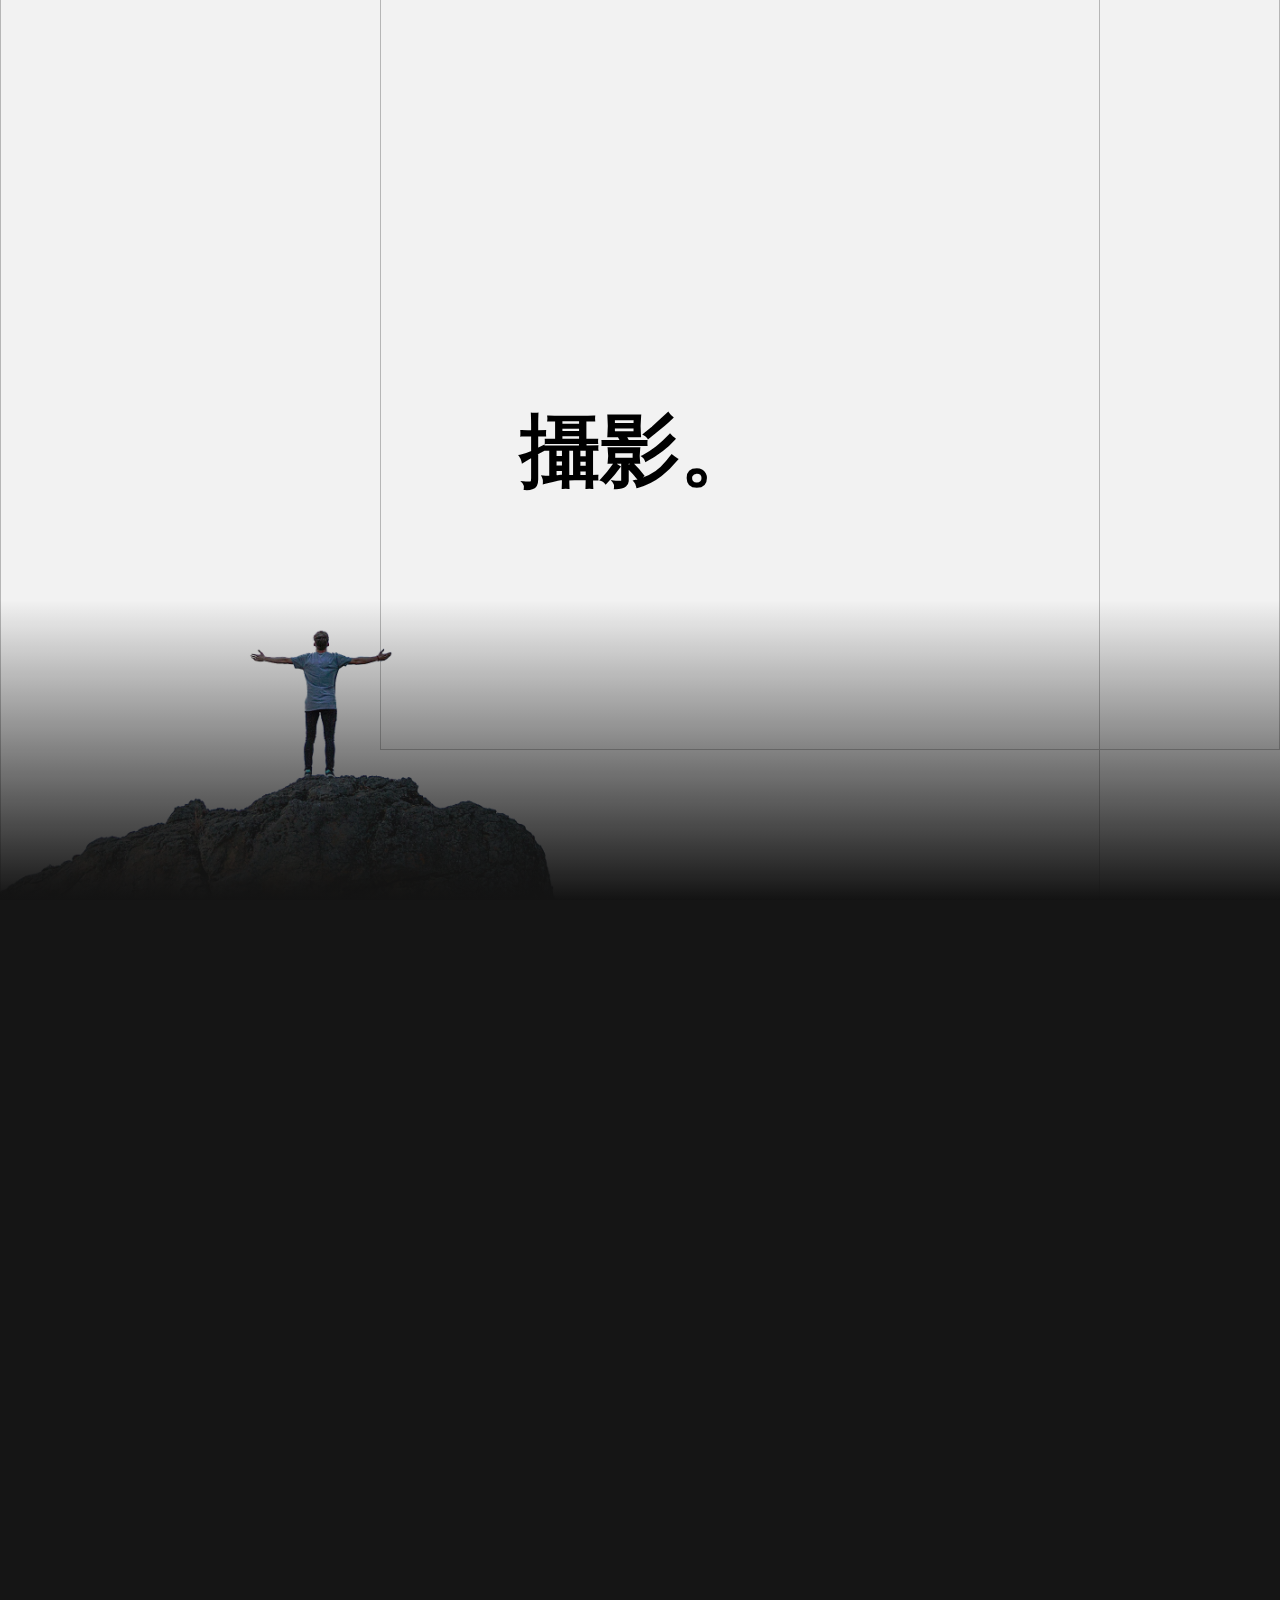
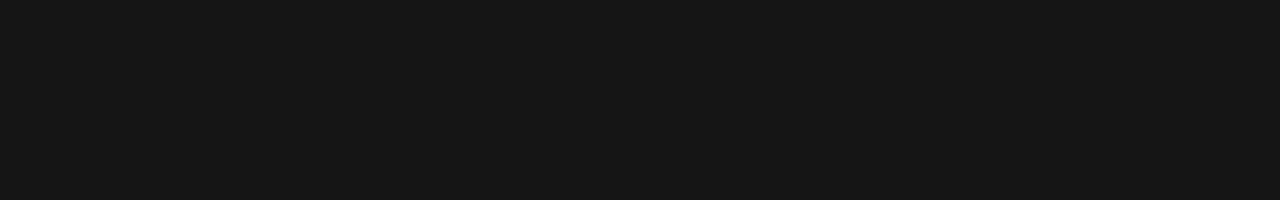
==== 視差滾動/index.html @ 71490416 "第一次上傳" ====
<html!DOCTYPE html>
<html lang="en">
<head>
    <meta charset="UTF-8">
    <meta name="viewport" content="width=device-width, initial-scale=1.0">
    <meta http-equiv="X-UA-Compatible" content="ie=edge">
    <title>視差滾動</title>
    <link rel="stylesheet" href="css/style.css">
</head>
<body>
    <header>

        <h1 class="big-title translate" data-speed="0.1">攝影。</h1>

        <img src="img/person.png" class="person translate" data-speed="-0.25" alt="">
        <!-- <img src="img/sea.jpg" class="mountain1 translate" data-speed="-0.2" alt=""> -->
        <img src="img/grace.png" class="mountain2 translate" data-speed="0.4" alt="">
        <img src="img/Sally.png" class="mountain3 translate" data-speed="0.3" alt="">
    </header>

    <section>
        <div class="shadow"></div>

        <div class="container">
            <div class="content opacity">
                <h3 class="title">
                    About
                    <div class="border"></div>
                </h3>
                <p class="text">This is why I am pursuiting photography</p>
            </div>

            <div class="imgContainer opacity">
                <img src="img/sea.jpg" alt="">
            </div>
        </div>
    </section>
    
    <script src="js/app.js"></script>
</body>
</html>
---- 視差滾動/css/style.css ----
@import url('https://fonts.googleapis.com/css2?family=Poppins:wght@300;400;600&display=swap');

*{
    padding: 0;
    margin: 0;
    box-sizing: border-box;
}

body{
    font-family: 'Poppins', sans-serif;
}

.container{
    max-width: 70rem;
    padding: 0 2rem;
    margin: 0 auto;
}

header{
    width: 100%;
    height: 100vh;
    position: relative;
    overflow: hidden;
}

header:after{
    content: '';
    position: absolute;
    width: 100%;
    height: 100%;
    left: 0;
    top: 0;
    background-color: rgba(0, 0, 0, 0.05);
    z-index: 25;
}

.mountain1{
    position: absolute;
    bottom: -100px;
    width: 1500px;
    right: 0;
    z-index: 19;
}

.person{
    position: absolute;
    width: 650px;
    bottom: -100px;
    left: -70px;
    z-index: 20;
}

.mountain2{
    position: absolute;
    width: 1100px;
    bottom: -100px;
    left: 0;
    z-index: 18;
}

.mountain3{
    position: absolute;
    width: 900px;
    bottom: 150px;
    right: 0;
    z-index: 17;
}

.sky{
    position: absolute;
    width: 2100px;
    bottom: 250px;
    right: 0;
}

nav{
    position: absolute;
    top: 0;
    left: 0;
    width: 100%;
    padding: 1rem 0;
    z-index: 30;
    background: linear-gradient(to bottom, rgba( 0, 0, 0, 0.05), transparent)
}

nav .container{
    display: flex;
    justify-content: space-between;
    align-items: center;
}

.logo{
    color: #fff;
    font-size: 1.1rem;
    text-transform: uppercase;
    font-weight: 600;
    letter-spacing: 2px;
}

.logo span{
    font-weight: 300;
}

.hamburger-menu{
    width: 1.55rem;
    height: 1.5rem;
    cursor: pointer;
    display: flex;
    align-items: center;
    justify-content: flex-end;
}

.bar{
    position: relative;
    width: 1.2rem; 
    height: 3px;
    background-color: #fff;
    border-radius: 2px;
}

.bar:before, .bar:after{
    content: '';
    position: absolute;
    width: 1.55rem;
    height: 3px;
    right: 0;
    background-color: #fff;
    border-radius: 2px;
}

.bar:before{
    transform: translateY(-8px);
}

.bar:after{
    transform: translateY(8px);
}

.big-title{
    position: absolute;
    z-index: 30;
    line-height: 4rem;
    top: calc(50% - 2rem);
    width: 100%;
    text-align: center;
    font-size: 5rem;
    font-weight: 600;
    color: rgb(0, 0, 0);
}

section{
    width: 100%;
    background-color: #151515;
    position: relative;
}

section .container{
    padding: 3rem;
    display: grid;
    grid-template-columns: repeat(2, 1fr);
    align-items: center;
    justify-content: center;
    min-height: 100vh;
}

section img{
    width: 100%;
}

section .container > *{
    margin: 2rem;
}

.content{
    color: #fff;
    transform: translateY(-50px);
}

.imgContainer{
    transform: translateY(50px);
}

.title{
    font-weight: 600;
    font-size: 1.5rem;
    margin-bottom: 1rem;
    padding-bottom: .5rem;
    position: relative;
}

.border{
    position: absolute;
    width: 0%;
    height: 3px;
    background-color: #fff;
    bottom: 0;
    left: 0;
}

.shadow{
    position: absolute;
    bottom: 100%;
    height: 300px;
    width: 100%;
    left: 0;
    z-index: 20;
    background: linear-gradient(to top, #151515, transparent);
}

.opacity{
    opacity: 0;
}

@media (max-width: 850px){
    section .container{
        grid-template-columns: 1fr;
    }
}

@media(max-width: 600px){
    .big-title{
        font-size: 3rem
    }

    .text{
        font-size: .8rem;
    }

    .title{
        font-size: 1.2rem;
    }
}
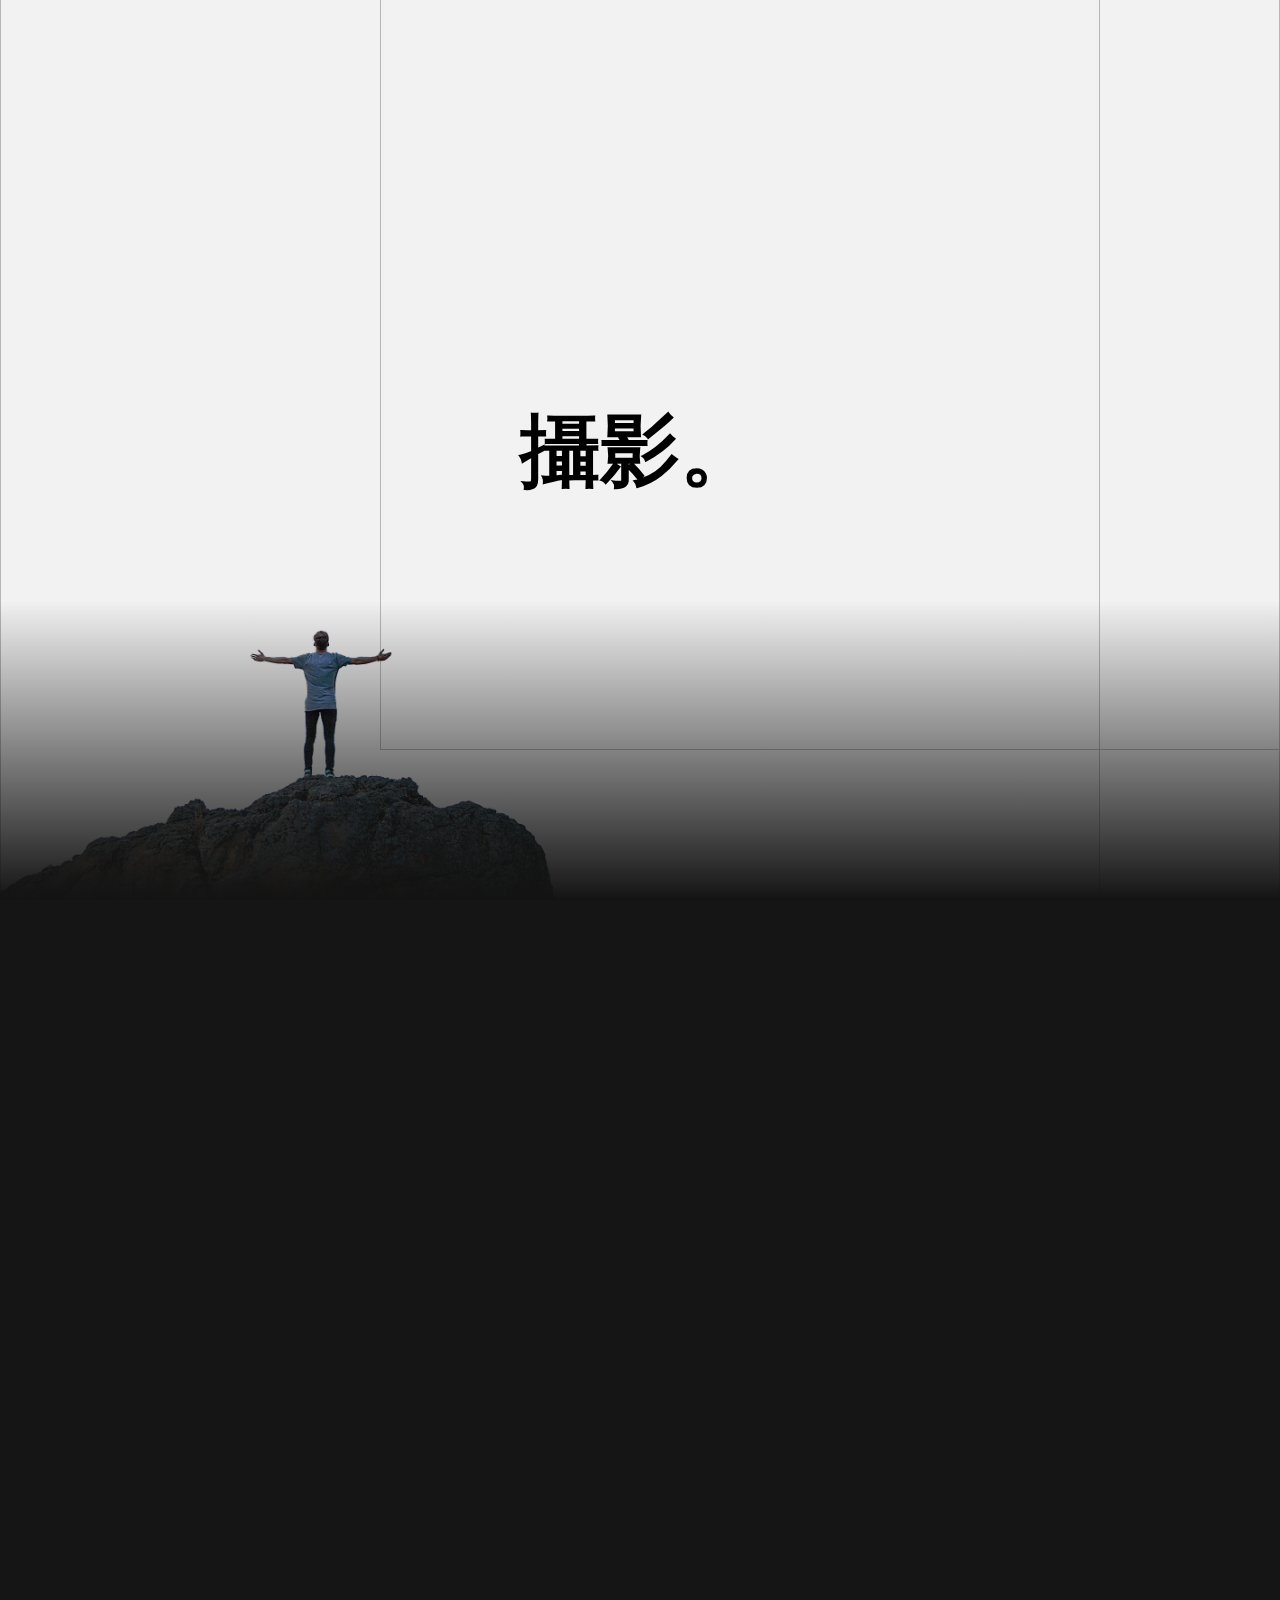
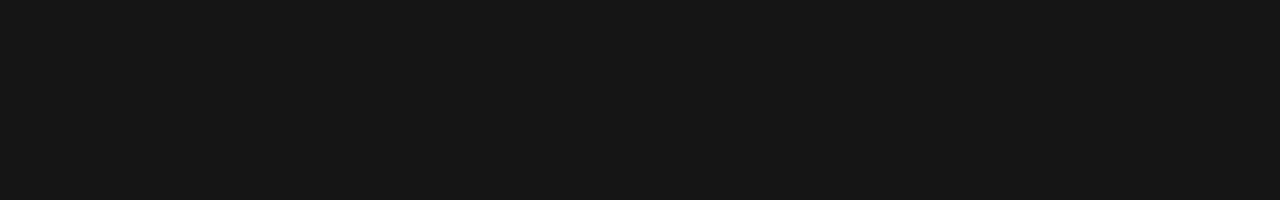
==== commit aa49e0c7: "再一次更新" ====
--- a/視差滾動/index.html
+++ b/視差滾動/index.html
@@ -13,7 +13,7 @@
         <h1 class="big-title translate" data-speed="0.1">攝影。</h1>
 
         <img src="img/person.png" class="person translate" data-speed="-0.25" alt="">
-        <!-- <img src="img/sea.jpg" class="mountain1 translate" data-speed="-0.2" alt=""> -->
+        <img src="img/sea.jpg" class="sea translate" data-speed="-0.2" alt="">
         <img src="img/grace.png" class="mountain2 translate" data-speed="0.4" alt="">
         <img src="img/Sally.png" class="mountain3 translate" data-speed="0.3" alt="">
     </header>
@@ -31,7 +31,7 @@
             </div>
 
             <div class="imgContainer opacity">
-                <img src="img/sea.jpg" alt="">
+                <img src="img/image.jpg" alt="">
             </div>
         </div>
     </section>
--- a/視差滾動/css/style.css
+++ b/視差滾動/css/style.css
@@ -34,12 +34,12 @@
     z-index: 25;
 }
 
-.mountain1{
+.sea{
     position: absolute;
     bottom: -100px;
     width: 1500px;
     right: 0;
-    z-index: 19;
+    z-index: 10;
 }
 
 .person{
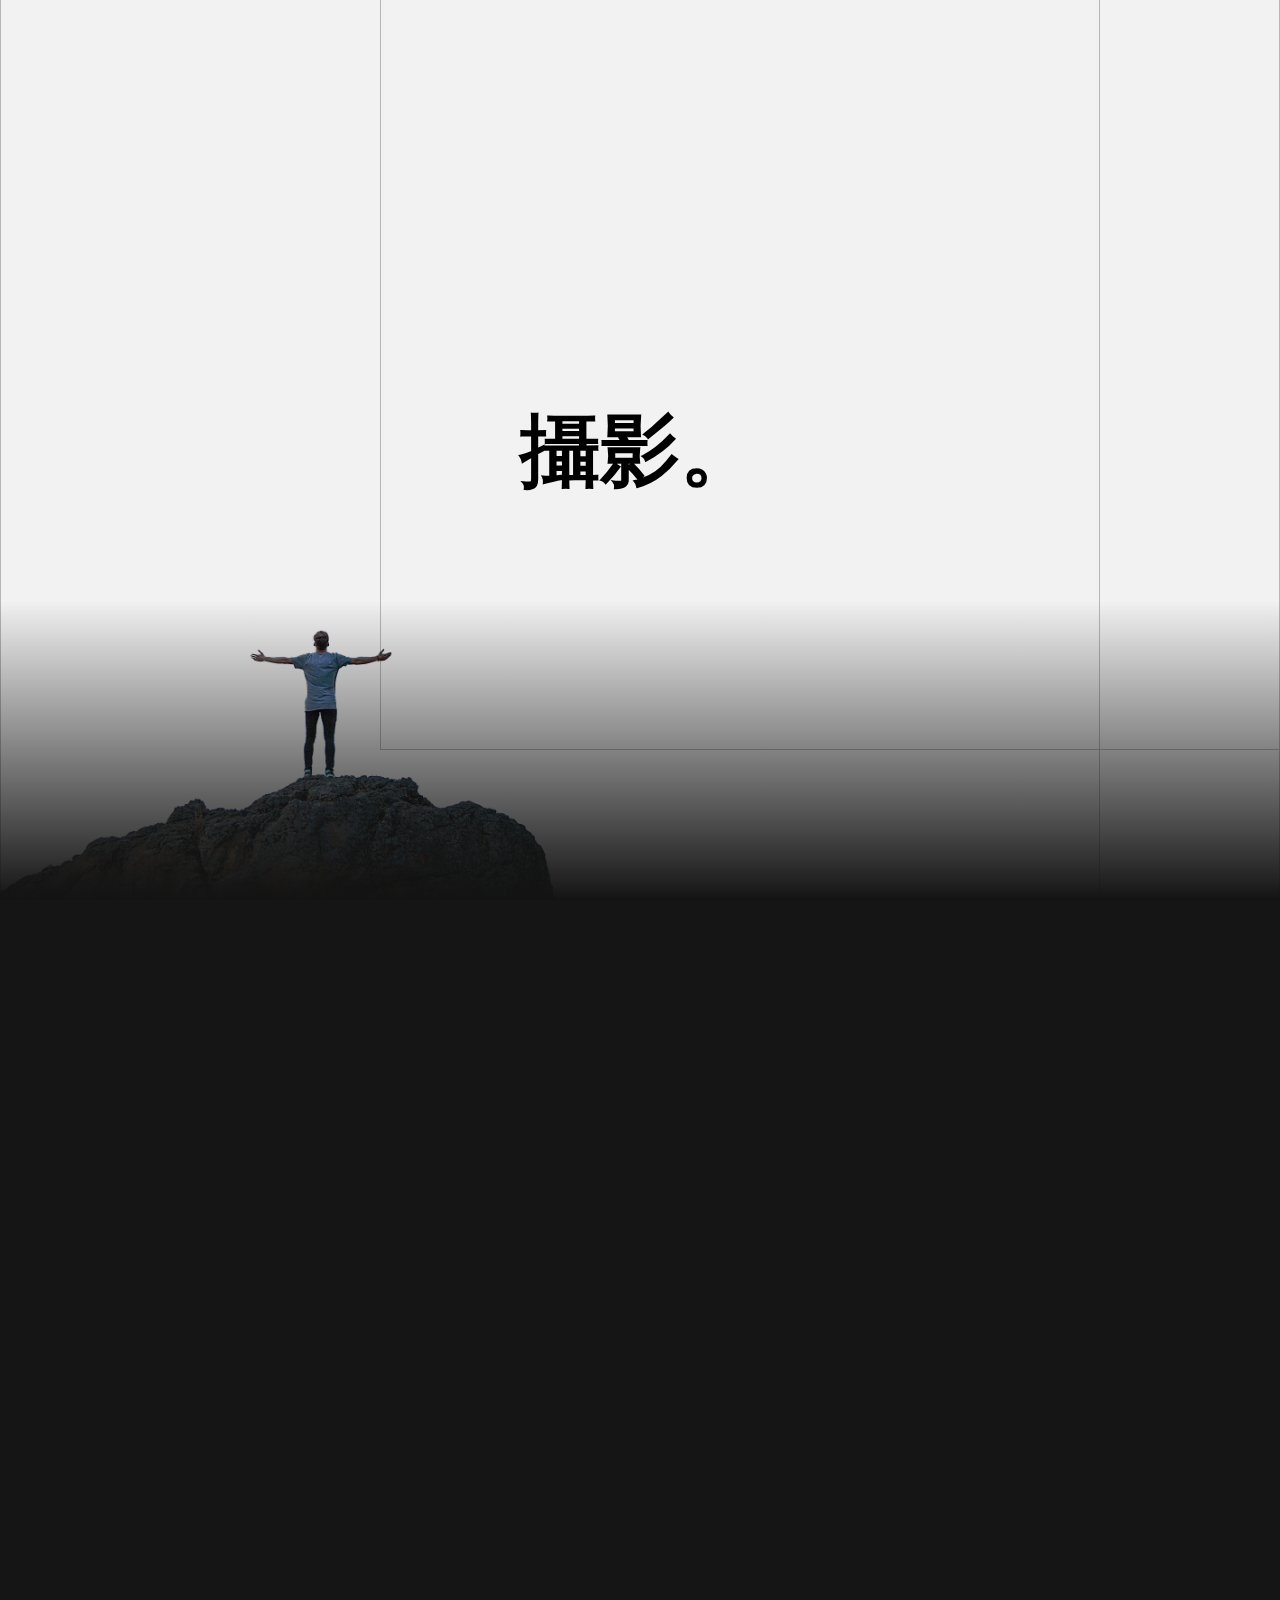
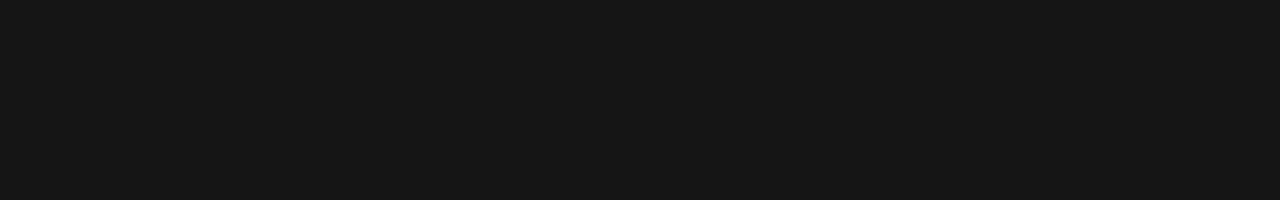
==== commit b5eff15a: "圖片更改" ====
--- a/視差滾動/index.html
+++ b/視差滾動/index.html
@@ -31,7 +31,7 @@
             </div>
 
             <div class="imgContainer opacity">
-                <img src="img/image.jpg" alt="">
+                <img src="img/group.jpg" alt="">
             </div>
         </div>
     </section>
